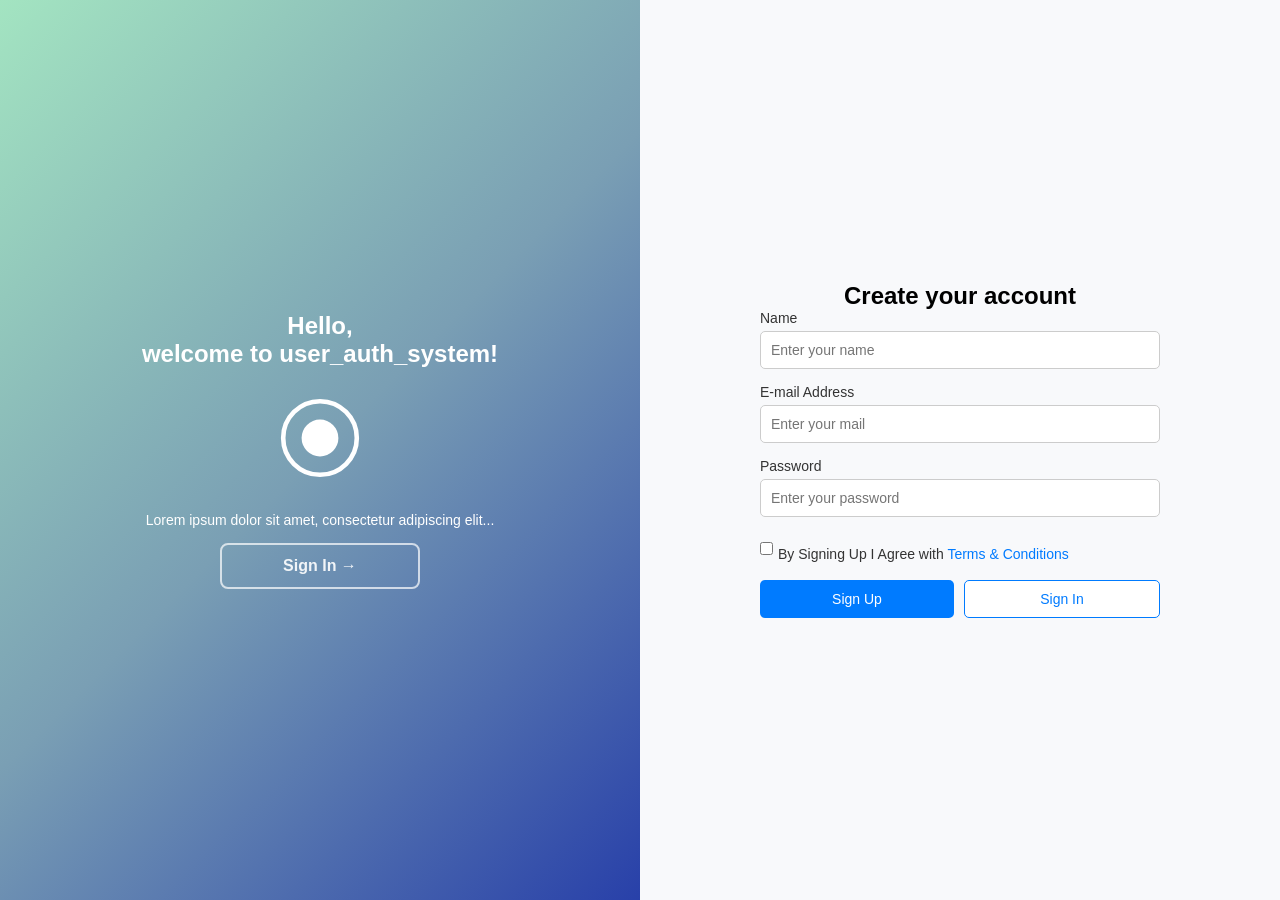
==== public/index.html @ a72802cf "Initial commit" ====
<!DOCTYPE html>
<html lang="en">
<head>
    <meta charset="UTF-8">
    <meta name="viewport" content="width=device-width, initial-scale=1.0">
    <title>Login / Register</title>
    <link rel="stylesheet" href="style.css">
</head>
<body>

    <div class="container">
        <!-- Left Side -->
        <div class="left-panel">
            <div class="content">
                <h2>Hello, <br> welcome to user_auth_system!</h2>
                <img src="svgs/logo.svg" alt="Logo" class="logo">
                <p>Lorem ipsum dolor sit amet, consectetur adipiscing elit...</p>
                <button id="toggle-form-btn" class="toggle-btn">Sign In →</button>
            </div>
        </div>

        <!-- Right Side (Register Form) -->
        <div class="right-panel">
            <h2>Create your account</h2>
            <form id="register-form">
                <label for="name">Name</label>
                <input type="text" id="name" placeholder="Enter your name" required>

                <label for="email">E-mail Address</label>
                <input type="email" id="email" placeholder="Enter your mail" required>

                <label for="password">Password</label>
                <input type="password" id="password" placeholder="Enter your password" required>

                <div class="terms">
                    <input type="checkbox" id="terms" required>
                    <label for="terms">By Signing Up I Agree with <a href="#">Terms & Conditions</a></label>
                </div>

                <div class="buttons">
                    <button type="submit" class="signup-btn">Sign Up</button>
                    <button type="button" class="signin-btn">Sign In</button>
                </div>
            </form>
        </div>
    </div>

    <script type="module" src="./js/app.js"></script>

</body>
</html>
---- public/style.css ----
/* Global Styles */
* {
  margin: 0;
  padding: 0;
  box-sizing: border-box;
  font-family: 'Arial', sans-serif;
}

/* Mobile-First: Stack Sections Vertically */
.container {
  display: flex;
  flex-direction: column;
  width: 100vw;
  height: 100vh;
}

/* Left Panel - Welcome Section */
.left-panel {
  width: 100%;
  height: 40vh;
  background: linear-gradient(135deg, #A3E4C1, #7A9FB4, #2840A9);
  color: white;
  display: flex;
  justify-content: center;
  align-items: center;
  text-align: center;
  padding: 20px;
}

.left-panel .content {
  max-width: 80%;
}

.left-panel img {
  width: 100px;
  margin: 10px 0;
}

.left-panel p {
  font-size: 14px;
  margin-bottom: 15px;
}

/* Right Panel - Form Section */
.right-panel {
  width: 100%;
  height: 60vh;
  background: #F8F9FB;
  display: flex;
  justify-content: center;
  align-items: center;
  flex-direction: column;
  padding: 30px;
}

/* Form Styling */
form {
  width: 90%;
  max-width: 400px;
  display: flex;
  flex-direction: column;
}

form label {
  font-size: 14px;
  margin-bottom: 5px;
  color: #333;
}

form input {
  padding: 10px;
  margin-bottom: 15px;
  border: 1px solid #ccc;
  border-radius: 5px;
  font-size: 14px;
}

.terms {
  display: flex;
  align-items: center;
  margin: 10px 0;
}

.terms input {
  margin-right: 5px;
}

.terms a {
  color: #007BFF;
  text-decoration: none;
}

.terms a:hover {
  text-decoration: underline;
}

/* Buttons */
.buttons {
  display: flex;
  gap: 10px;
}

.signup-btn, .signin-btn {
  flex: 1;
  padding: 10px;
  border: none;
  border-radius: 5px;
  font-size: 14px;
  cursor: pointer;
  transition: 0.3s;
}

.signup-btn {
  background: #007BFF;
  color: white;
}

.signup-btn:hover {
  background: #0056b3;
}

.signin-btn {
  background: white;
  color: #007BFF;
  border: 1px solid #007BFF;
}

.signin-btn:hover {
  background: #007BFF;
  color: white;
}

.toggle-btn {
  background: transparent; /* Ensures it's visible on gradient */
  border: 2px solid rgba(255, 255, 255, 0.7); /* Semi-transparent white border */
  color: rgba(255, 255, 255, 0.9); /* Adjust text color for better contrast */
  padding: 12px 24px;
  font-size: 16px;
  font-weight: 600;
  text-align: center;
  cursor: pointer;
  border-radius: 8px;
  transition: all 0.3s ease-in-out;
  display: inline-block;
  width: 200px;
}

/* Hover Effect */
.toggle-btn:hover {
  background: rgba(255, 255, 255, 0.2); /* Light background on hover */
  border-color: white;
  color: white;
}

/* Ensure it's properly centered */
.center-content {
  display: flex;
  flex-direction: column;
  align-items: center;
  justify-content: center;
}

.logo {
  padding: 14px;
}

/* Responsive Breakpoints */

/* Tablet Layout (768px and up) */
@media screen and (min-width: 768px) {
  .container {
      flex-direction: row;
  }

  .left-panel {
      width: 50%;
      height: 100vh;
  }

  .right-panel {
      width: 50%;
      height: 100vh;
  }
}

/* Desktop Layout (1024px and up) */
@media screen and (min-width: 1024px) {
  .left-panel .content {
      max-width: 60%;
  }

  .left-panel img {
      width: 120px;
  }
}
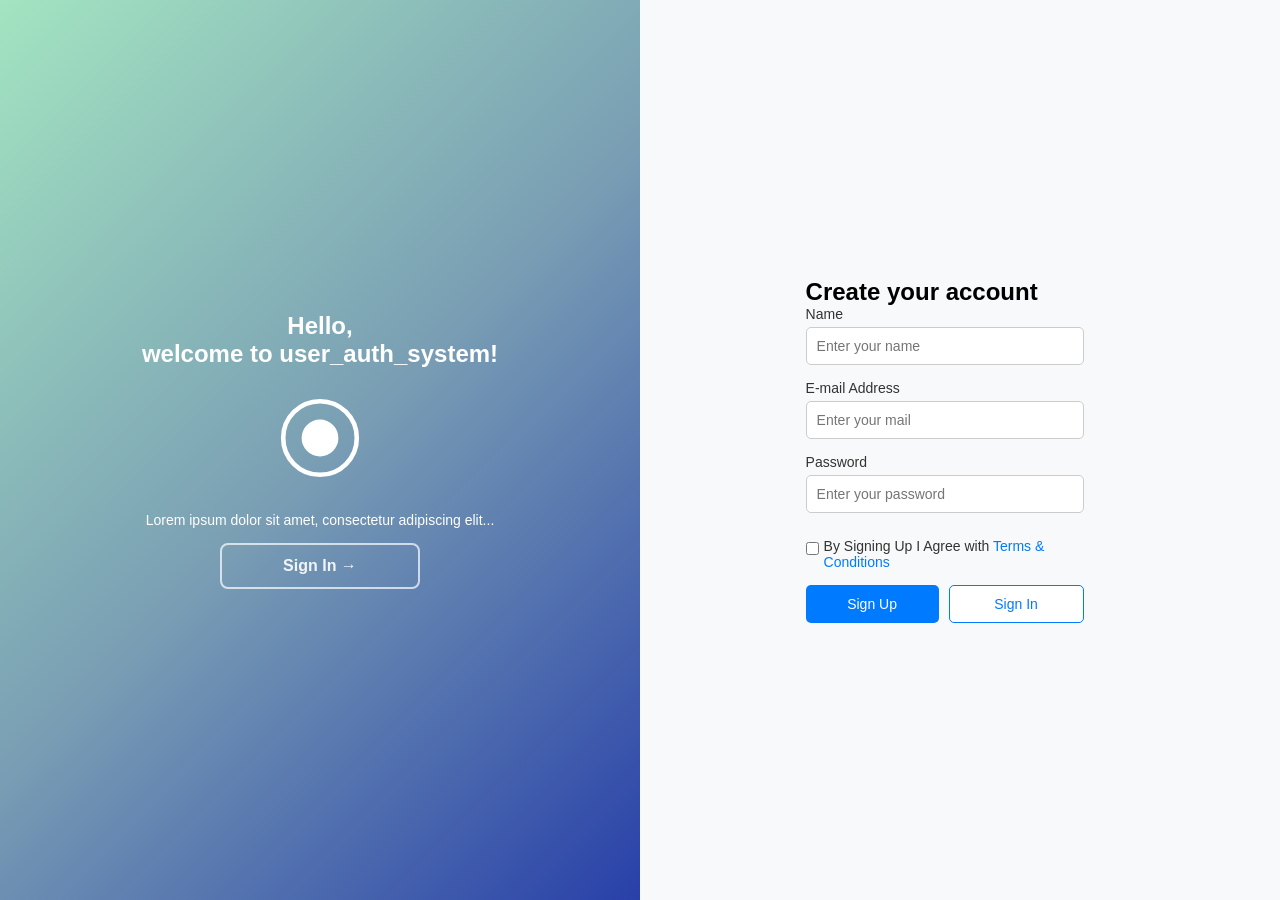
==== commit 0c898311: "working on login/register toggle" ====
--- a/public/index.html
+++ b/public/index.html
@@ -1,51 +1,107 @@
 <!DOCTYPE html>
 <html lang="en">
-<head>
-    <meta charset="UTF-8">
-    <meta name="viewport" content="width=device-width, initial-scale=1.0">
+  <head>
+    <meta charset="UTF-8" />
+    <meta name="viewport" content="width=device-width, initial-scale=1.0" />
     <title>Login / Register</title>
-    <link rel="stylesheet" href="style.css">
-</head>
-<body>
+    <link rel="stylesheet" href="style.css" />
+  </head>
+  <body>
+    <div class="container">
+      <!-- Left Side -->
+      <div class="left-panel">
+        <div class="content">
+          <h2>
+            Hello, <br />
+            welcome to user_auth_system!
+          </h2>
+          <img src="svgs/logo.svg" alt="Logo" class="logo" />
+          <p>Lorem ipsum dolor sit amet, consectetur adipiscing elit...</p>
+          <button id="toggle-form-btn" class="toggle-btn">Sign In →</button>
+        </div>
+      </div>
 
-    <div class="container">
-        <!-- Left Side -->
-        <div class="left-panel">
-            <div class="content">
-                <h2>Hello, <br> welcome to user_auth_system!</h2>
-                <img src="svgs/logo.svg" alt="Logo" class="logo">
-                <p>Lorem ipsum dolor sit amet, consectetur adipiscing elit...</p>
-                <button id="toggle-form-btn" class="toggle-btn">Sign In →</button>
+      <!-- Right Side -->
+      <div class="right-panel">
+        <div id="register-form">
+          <h2 class="right-panel-heading">Create your account</h2>
+          <!-- Register Form -->
+          <form>
+            <label for="name">Name</label>
+            <input
+              type="text"
+              id="name"
+              placeholder="Enter your name"
+              required
+            />
+
+            <label for="email">E-mail Address</label>
+            <input
+              type="email"
+              id="email"
+              placeholder="Enter your mail"
+              required
+            />
+
+            <label for="password">Password</label>
+            <input
+              type="password"
+              id="password"
+              placeholder="Enter your password"
+              required
+            />
+
+            <div class="terms">
+              <input type="checkbox" id="terms" required />
+              <label for="terms"
+                >By Signing Up I Agree with
+                <a href="#">Terms & Conditions</a></label
+              >
             </div>
+
+            <div class="buttons">
+              <button type="submit" class="signup-btn">Sign Up</button>
+              <button type="button" class="signin-btn">Sign In</button>
+            </div>
+          </form>
         </div>
 
-        <!-- Right Side (Register Form) -->
-        <div class="right-panel">
-            <h2>Create your account</h2>
-            <form id="register-form">
-                <label for="name">Name</label>
-                <input type="text" id="name" placeholder="Enter your name" required>
+        <!-- Login Form -->
+        <div id="login-form" class="hidden">
+          <h2 id="right-panel-heading">Sign in to your account</h2>
+          <form>
+            <label for="login-email">E-mail Address</label>
+            <input
+              type="email"
+              id="login-email"
+              placeholder="Enter your email"
+              required
+            />
 
-                <label for="email">E-mail Address</label>
-                <input type="email" id="email" placeholder="Enter your mail" required>
+            <label for="login-password">Password</label>
+            <input
+              type="password"
+              id="login-password"
+              placeholder="Enter your password"
+              required
+            />
 
-                <label for="password">Password</label>
-                <input type="password" id="password" placeholder="Enter your password" required>
+            <div class="remember-me">
+              <input type="checkbox" id="remember-me" />
+              <label for="remember-me">Remember Me</label>
+            </div>
 
-                <div class="terms">
-                    <input type="checkbox" id="terms" required>
-                    <label for="terms">By Signing Up I Agree with <a href="#">Terms & Conditions</a></label>
-                </div>
-
-                <div class="buttons">
-                    <button type="submit" class="signup-btn">Sign Up</button>
-                    <button type="button" class="signin-btn">Sign In</button>
-                </div>
-            </form>
+            <div class="buttons flex-column">
+              <button type="submit" class="signin-btn full-width">
+                Sign In
+              </button>
+              <a href="#" class="forgot-password">Forgot Password?</a>
+            </div>
+          </form>
         </div>
+      </div>
     </div>
 
     <script type="module" src="./js/app.js"></script>
-
-</body>
+  </body>
 </html>
--- a/public/style.css
+++ b/public/style.css
@@ -51,6 +51,11 @@
   align-items: center;
   flex-direction: column;
   padding: 30px;
+}
+
+/* Heading */
+#right-panel-heading {
+  margin-bottom: 16px;
 }
 
 /* Form Styling */
@@ -152,7 +157,6 @@
   color: white;
 }
 
-/* Ensure it's properly centered */
 .center-content {
   display: flex;
   flex-direction: column;
@@ -160,8 +164,40 @@
   justify-content: center;
 }
 
+/* --------- */
+/* Utilities */
+/* --------- */
 .logo {
   padding: 14px;
+}
+
+.hidden {
+  display: none;
+}
+
+/* Fade */
+.fade-in {
+  display: block;
+  animation: fadeIn 0.4s ease-in-out forwards;
+}
+
+.fade-out {
+  animation: fadeOut 0.4s ease-in-out forwards;
+}
+
+/* Fade Animations */
+@keyframes fadeIn {
+  from { opacity: 0; }
+  to { opacity: 1; }
+}
+
+@keyframes fadeOut {
+  from { opacity: 1; }
+  to { opacity: 0; }
+}
+
+.flex-column {
+  flex-direction: column;
 }
 
 /* Responsive Breakpoints */
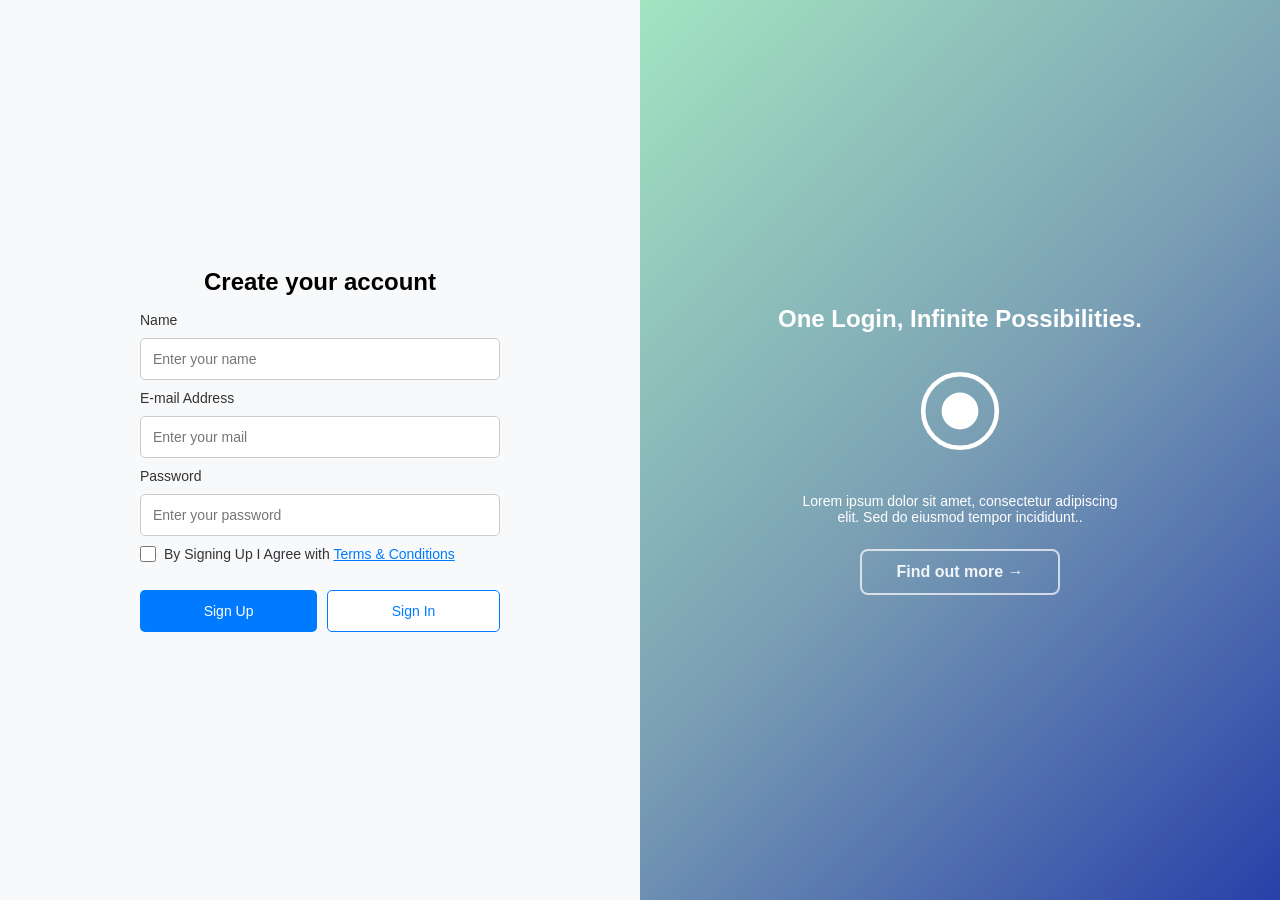
==== commit 35fb56c5: "styling and toggle emends" ====
--- a/public/index.html
+++ b/public/index.html
@@ -10,21 +10,8 @@
     <div class="container">
       <!-- Left Side -->
       <div class="left-panel">
-        <div class="content">
-          <h2>
-            Hello, <br />
-            welcome to user_auth_system!
-          </h2>
-          <img src="svgs/logo.svg" alt="Logo" class="logo" />
-          <p>Lorem ipsum dolor sit amet, consectetur adipiscing elit...</p>
-          <button id="toggle-form-btn" class="toggle-btn">Sign In →</button>
-        </div>
-      </div>
-
-      <!-- Right Side -->
-      <div class="right-panel">
         <div id="register-form">
-          <h2 class="right-panel-heading">Create your account</h2>
+          <h2 class="heading">Create your account</h2>
           <!-- Register Form -->
           <form>
             <label for="name">Name</label>
@@ -55,20 +42,22 @@
               <input type="checkbox" id="terms" required />
               <label for="terms"
                 >By Signing Up I Agree with
-                <a href="#">Terms & Conditions</a></label
+                <a href="#"> Terms & Conditions</a></label
               >
             </div>
 
             <div class="buttons">
               <button type="submit" class="signup-btn">Sign Up</button>
-              <button type="button" class="signin-btn">Sign In</button>
+              <button type="button" class="signin-btn toggle-form-btn">
+                Sign In
+              </button>
             </div>
           </form>
         </div>
 
         <!-- Login Form -->
         <div id="login-form" class="hidden">
-          <h2 id="right-panel-heading">Sign in to your account</h2>
+          <h2 class="heading">Sign in to your account</h2>
           <form>
             <label for="login-email">E-mail Address</label>
             <input
@@ -86,18 +75,34 @@
               required
             />
 
-            <div class="remember-me">
-              <input type="checkbox" id="remember-me" />
-              <label for="remember-me">Remember Me</label>
+            <div class="login-checks">
+              <div class="remember-me">
+                <input type="checkbox" id="remember-me" />
+                <label for="remember-me">Remember Me</label>
+              </div>
+              <a href="#" class="forgot-password">Forgot Password?</a>
             </div>
 
-            <div class="buttons flex-column">
-              <button type="submit" class="signin-btn full-width">
-                Sign In
+            <div class="buttons">
+              <button type="submit" class="signup-btn">Sign In</button>
+              <button type="button" class="signin-btn toggle-form-btn">
+                Sign Up
               </button>
-              <a href="#" class="forgot-password">Forgot Password?</a>
             </div>
           </form>
+        </div>
+      </div>
+
+      <!-- Right Side -->
+      <div class="right-panel">
+        <div class="content">
+          <h2>One Login, Infinite Possibilities.</h2>
+          <img src="svgs/logo.svg" alt="Logo" class="logo" />
+          <p>
+            Lorem ipsum dolor sit amet, consectetur adipiscing elit. Sed do
+            eiusmod tempor incididunt..
+          </p>
+          <button class="toggle-btn">Find out more →</button>
         </div>
       </div>
     </div>
--- a/public/style.css
+++ b/public/style.css
@@ -1,4 +1,6 @@
-/* Global Styles */
+/* -------------------- */
+/* Global Styles        */
+/* -------------------- */
 * {
   margin: 0;
   padding: 0;
@@ -6,7 +8,9 @@
   font-family: 'Arial', sans-serif;
 }
 
-/* Mobile-First: Stack Sections Vertically */
+/* -------------------- */
+/* Mobile-First Layout  */
+/* -------------------- */
 .container {
   display: flex;
   flex-direction: column;
@@ -14,8 +18,10 @@
   height: 100vh;
 }
 
-/* Left Panel - Welcome Section */
-.left-panel {
+/* -------------------- */
+/* Right Panel - Welcome Section */
+/* -------------------- */
+.right-panel {
   width: 100%;
   height: 40vh;
   background: linear-gradient(135deg, #A3E4C1, #7A9FB4, #2840A9);
@@ -27,22 +33,26 @@
   padding: 20px;
 }
 
-.left-panel .content {
-  max-width: 80%;
-}
-
-.left-panel img {
-  width: 100px;
-  margin: 10px 0;
-}
-
-.left-panel p {
-  font-size: 14px;
-  margin-bottom: 15px;
-}
-
-/* Right Panel - Form Section */
-.right-panel {
+.right-panel .content {
+  max-width: 400px;
+}
+
+.right-panel img {
+  width: 120px;
+  margin: 18px 0;
+  padding: 14px;
+}
+
+.right-panel p {
+  font-size: 14px;
+  max-width: 320px;
+  margin: 0 auto 24px auto;
+}
+
+/* -------------------- */
+/* Left Panel - Form Section */
+/* -------------------- */
+.left-panel {
   width: 100%;
   height: 60vh;
   background: #F8F9FB;
@@ -53,61 +63,100 @@
   padding: 30px;
 }
 
-/* Heading */
-#right-panel-heading {
+/* -------------------- */
+/* Form Styling (Now Fully Responsive) */
+/* -------------------- */
+.heading {
   margin-bottom: 16px;
 }
 
-/* Form Styling */
+#register-form, #login-form {
+  display: flex;
+  flex-direction: column;
+  justify-content: center;
+  align-items: center;
+  width: 100%;
+  max-width: 400px; /* Prevents form from getting too wide on larger screens */
+}
+
 form {
-  width: 90%;
-  max-width: 400px;
-  display: flex;
-  flex-direction: column;
-}
-
+  width: 100%;
+  display: flex;
+  flex-direction: column;
+  gap: 10px; /* Adds spacing between elements */
+}
+
+/* Form Fields */
 form label {
   font-size: 14px;
-  margin-bottom: 5px;
   color: #333;
 }
 
 form input {
-  padding: 10px;
-  margin-bottom: 15px;
+  padding: 12px;
   border: 1px solid #ccc;
   border-radius: 5px;
   font-size: 14px;
-}
-
+  width: 100%;
+}
+
+
+/* -------------------- */
+/* Terms and Conditions & Remember Me */
+/* -------------------- */
 .terms {
   display: flex;
   align-items: center;
-  margin: 10px 0;
-}
-
-.terms input {
-  margin-right: 5px;
+  gap: 8px; /* Adds spacing between checkbox and text */
+  font-size: 14px;
+  color: #333;
 }
 
 .terms a {
   color: #007BFF;
-  text-decoration: none;
-}
-
-.terms a:hover {
-  text-decoration: underline;
-}
-
-/* Buttons */
+}
+
+/* Login checks */
+.login-checks {
+  display: flex;
+  justify-content: space-between;
+  width: 100%;
+}
+
+.remember-me {
+  display: flex;
+  align-items: center;
+  gap: 8px;
+  font-size: 14px;
+  color: #333;
+}
+
+.forgot-password {
+  font-size: 14px;
+  color: #007BFF;
+  text-align: right;
+}
+
+/* Ensure checkboxes don't shrink */
+.terms input[type="checkbox"], .remember-me input[type="checkbox"] {
+  width: 16px;
+  height: 16px;
+  cursor: pointer;
+}
+
+/* -------------------- */
+/* Buttons (Flex-based for Auto-Fill) */
+/* -------------------- */
 .buttons {
   display: flex;
   gap: 10px;
+  width: 100%;
+  margin-top: 18px;
 }
 
 .signup-btn, .signin-btn {
-  flex: 1;
-  padding: 10px;
+  flex-grow: 1; /* Allows buttons to expand evenly */
+  padding: 12px;
   border: none;
   border-radius: 5px;
   font-size: 14px;
@@ -135,10 +184,13 @@
   color: white;
 }
 
+/* -------------------- */
+/* Toggle Button */
+/* -------------------- */
 .toggle-btn {
-  background: transparent; /* Ensures it's visible on gradient */
-  border: 2px solid rgba(255, 255, 255, 0.7); /* Semi-transparent white border */
-  color: rgba(255, 255, 255, 0.9); /* Adjust text color for better contrast */
+  background: transparent;
+  border: 2px solid rgba(255, 255, 255, 0.7);
+  color: rgba(255, 255, 255, 0.9);
   padding: 12px 24px;
   font-size: 16px;
   font-weight: 600;
@@ -150,13 +202,15 @@
   width: 200px;
 }
 
-/* Hover Effect */
 .toggle-btn:hover {
-  background: rgba(255, 255, 255, 0.2); /* Light background on hover */
+  background: rgba(255, 255, 255, 0.2);
   border-color: white;
   color: white;
 }
 
+/* -------------------- */
+/* Utility Classes */
+/* -------------------- */
 .center-content {
   display: flex;
   flex-direction: column;
@@ -164,18 +218,14 @@
   justify-content: center;
 }
 
-/* --------- */
-/* Utilities */
-/* --------- */
-.logo {
-  padding: 14px;
-}
-
+/* Hide Elements */
 .hidden {
-  display: none;
-}
-
-/* Fade */
+  display: none !important;
+}
+
+/* -------------------- */
+/* Animations */
+/* -------------------- */
 .fade-in {
   display: block;
   animation: fadeIn 0.4s ease-in-out forwards;
@@ -185,7 +235,6 @@
   animation: fadeOut 0.4s ease-in-out forwards;
 }
 
-/* Fade Animations */
 @keyframes fadeIn {
   from { opacity: 0; }
   to { opacity: 1; }
@@ -196,11 +245,9 @@
   to { opacity: 0; }
 }
 
-.flex-column {
-  flex-direction: column;
-}
-
-/* Responsive Breakpoints */
+/* -------------------- */
+/* Responsive Design (Mobile-First) */
+/* -------------------- */
 
 /* Tablet Layout (768px and up) */
 @media screen and (min-width: 768px) {
@@ -217,9 +264,13 @@
       width: 50%;
       height: 100vh;
   }
-}
-
-/* Desktop Layout (1024px and up) */
+
+  #register-form, #login-form {
+      max-width: 320px;
+  }
+}
+
+/* Desktop Layout */
 @media screen and (min-width: 1024px) {
   .left-panel .content {
       max-width: 60%;
@@ -228,4 +279,9 @@
   .left-panel img {
       width: 120px;
   }
-}
+
+  /* Slightly larger form size for desktops */
+  #register-form, #login-form {
+      max-width: 360px;
+  }
+}
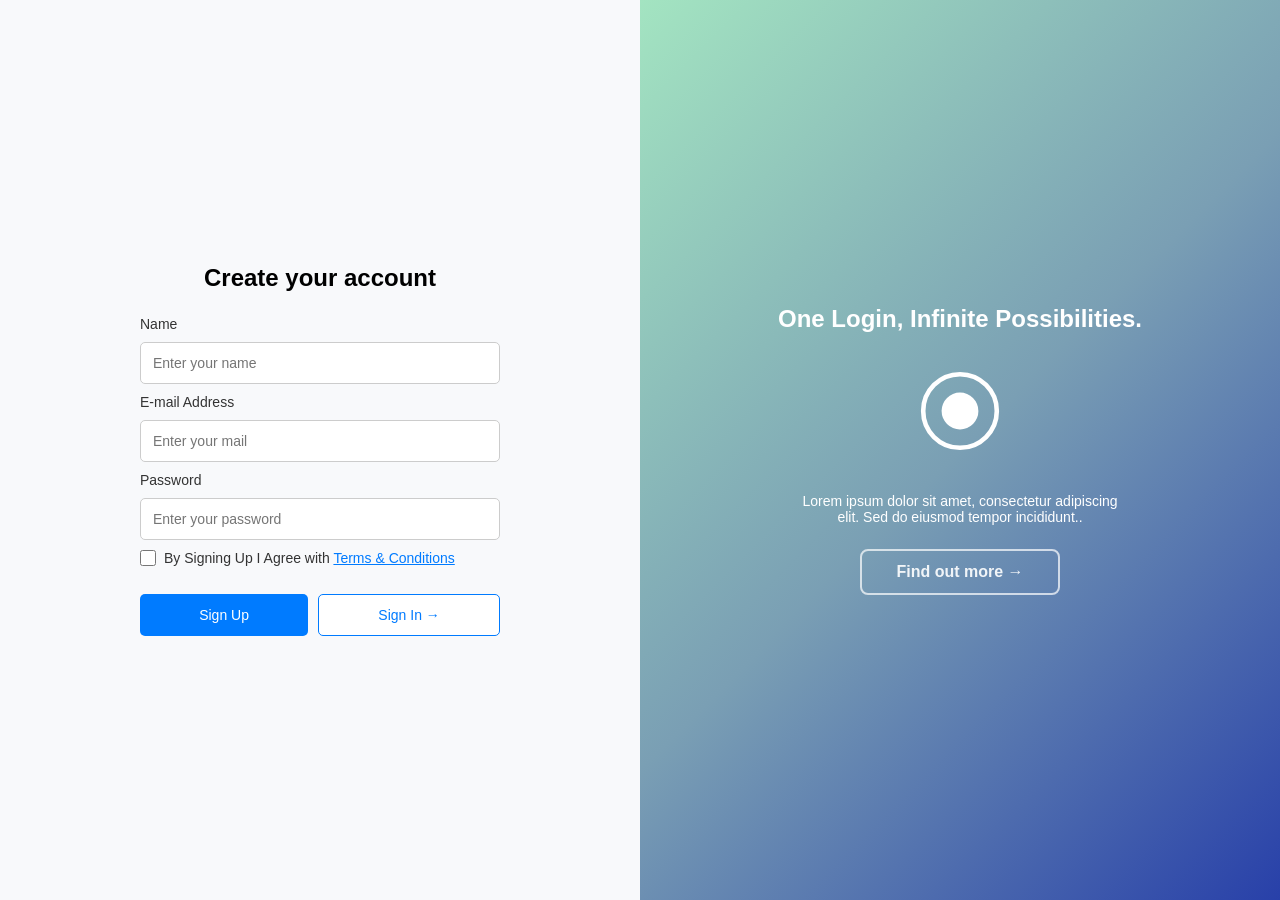
==== commit 9f7d161a: "login working, cors both localhost and IP for LiveServer extension useclean up" ====
--- a/public/index.html
+++ b/public/index.html
@@ -49,7 +49,7 @@
             <div class="buttons">
               <button type="submit" class="signup-btn">Sign Up</button>
               <button type="button" class="signin-btn toggle-form-btn">
-                Sign In
+                Sign In →
               </button>
             </div>
           </form>
@@ -86,7 +86,7 @@
             <div class="buttons">
               <button type="submit" class="signup-btn">Sign In</button>
               <button type="button" class="signin-btn toggle-form-btn">
-                Sign Up
+                Sign Up →
               </button>
             </div>
           </form>
--- a/public/style.css
+++ b/public/style.css
@@ -67,7 +67,7 @@
 /* Form Styling (Now Fully Responsive) */
 /* -------------------- */
 .heading {
-  margin-bottom: 16px;
+  margin-bottom: 24px;
 }
 
 #register-form, #login-form {
